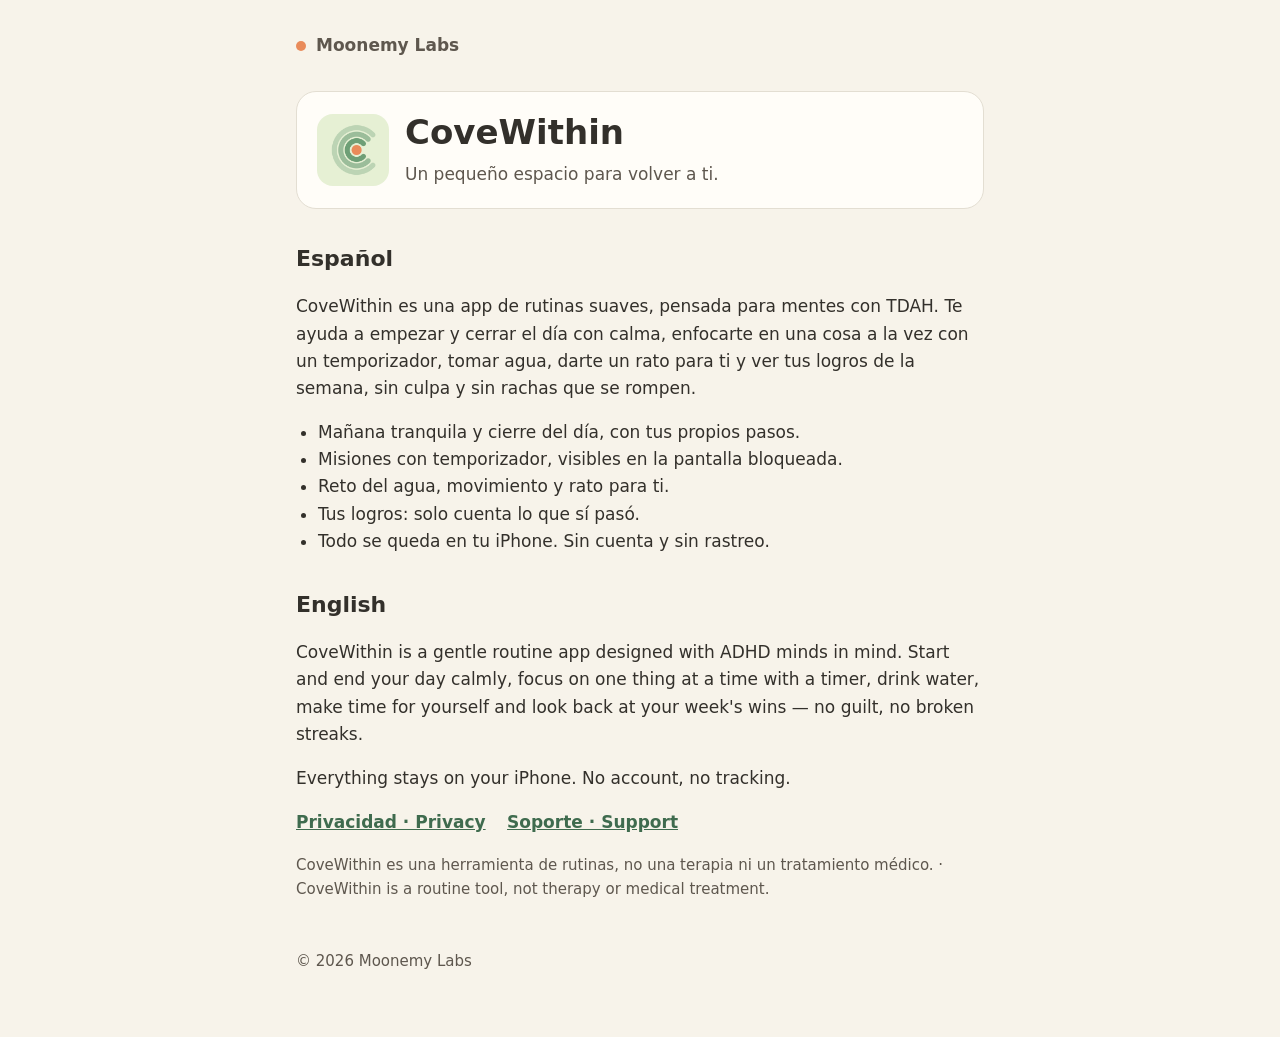
==== covewithin/index.html @ 4599e90f "Add files via upload" ====
<!doctype html>
<html lang="es">
<head>
<meta charset="utf-8">
<meta name="viewport" content="width=device-width, initial-scale=1">
<title>CoveWithin</title>
<meta name="description" content="CoveWithin: rutinas suaves para mentes con TDAH. Un pequeño espacio para volver a ti.">
<link rel="stylesheet" href="../style.css">
</head>
<body>
<main>
  <header class="top"><span class="dot"></span><a href="../">Moonemy Labs</a></header>
  <div class="card">
    <img src="icon.png" alt="Ícono de CoveWithin">
    <div>
      <h1>CoveWithin</h1>
      <p>Un pequeño espacio para volver a ti.</p>
    </div>
  </div>

  <h2>Español</h2>
  <p>CoveWithin es una app de rutinas suaves, pensada para mentes con TDAH. Te ayuda a empezar y cerrar el día con calma, enfocarte en una cosa a la vez con un temporizador, tomar agua, darte un rato para ti y ver tus logros de la semana, sin culpa y sin rachas que se rompen.</p>
  <ul>
    <li>Mañana tranquila y cierre del día, con tus propios pasos.</li>
    <li>Misiones con temporizador, visibles en la pantalla bloqueada.</li>
    <li>Reto del agua, movimiento y rato para ti.</li>
    <li>Tus logros: solo cuenta lo que sí pasó.</li>
    <li>Todo se queda en tu iPhone. Sin cuenta y sin rastreo.</li>
  </ul>

  <h2>English</h2>
  <p>CoveWithin is a gentle routine app designed with ADHD minds in mind. Start and end your day calmly, focus on one thing at a time with a timer, drink water, make time for yourself and look back at your week's wins — no guilt, no broken streaks.</p>
  <p>Everything stays on your iPhone. No account, no tracking.</p>

  <p class="links">
    <a href="privacy.html">Privacidad · Privacy</a>
    <a href="support.html">Soporte · Support</a>
  </p>

  <p class="updated">CoveWithin es una herramienta de rutinas, no una terapia ni un tratamiento médico. · CoveWithin is a routine tool, not therapy or medical treatment.</p>
  <footer>© 2026 Moonemy Labs</footer>
</main>
</body>
</html>
---- style.css ----
:root {
  --bg: #F7F3EA; --card: #FFFDF8; --ink: #33302B; --soft: #5E574E;
  --moss: #3F6B4E; --line: #E3DED2; --coral: #E98B5A;
}
@media (prefers-color-scheme: dark) {
  :root { --bg: #1C1D1B; --card: #272824; --ink: #EEEAE2; --soft: #B5AEA3;
    --moss: #9CC7A6; --line: #34352F; }
}
* { box-sizing: border-box; }
body {
  margin: 0; background: var(--bg); color: var(--ink);
  font: 17px/1.6 "Nunito", ui-rounded, -apple-system, system-ui, sans-serif;
}
main { max-width: 720px; margin: 0 auto; padding: 32px 16px 64px; }
a { color: var(--moss); }
header.top { display: flex; align-items: center; gap: 10px; margin-bottom: 32px; }
header.top a { text-decoration: none; color: var(--soft); font-weight: 800; }
.dot { width: 10px; height: 10px; border-radius: 50%; background: var(--coral); display: inline-block; }
h1 { font-size: 34px; line-height: 1.2; margin: 0 0 8px; }
h2 { font-size: 22px; margin: 32px 0 8px; }
.lead { color: var(--soft); font-size: 19px; margin: 0 0 24px; }
.card {
  background: var(--card); border: 1px solid var(--line); border-radius: 20px;
  padding: 20px; margin: 16px 0; display: flex; gap: 16px; align-items: center;
}
.card img { width: 72px; height: 72px; border-radius: 16px; flex: none; }
.card h3 { margin: 0; font-size: 20px; }
.card p { margin: 4px 0 0; color: var(--soft); }
.links a { margin-right: 16px; font-weight: 700; }
.lang { display: flex; gap: 8px; margin: 0 0 24px; }
.lang a {
  padding: 6px 14px; border-radius: 999px; border: 1px solid var(--line);
  text-decoration: none; color: var(--ink); font-weight: 700;
}
.lang a.on { background: var(--moss); color: var(--bg); border-color: var(--moss); }
.updated { color: var(--soft); font-size: 15px; }
footer { margin-top: 48px; color: var(--soft); font-size: 15px; }
ul { padding-left: 22px; }
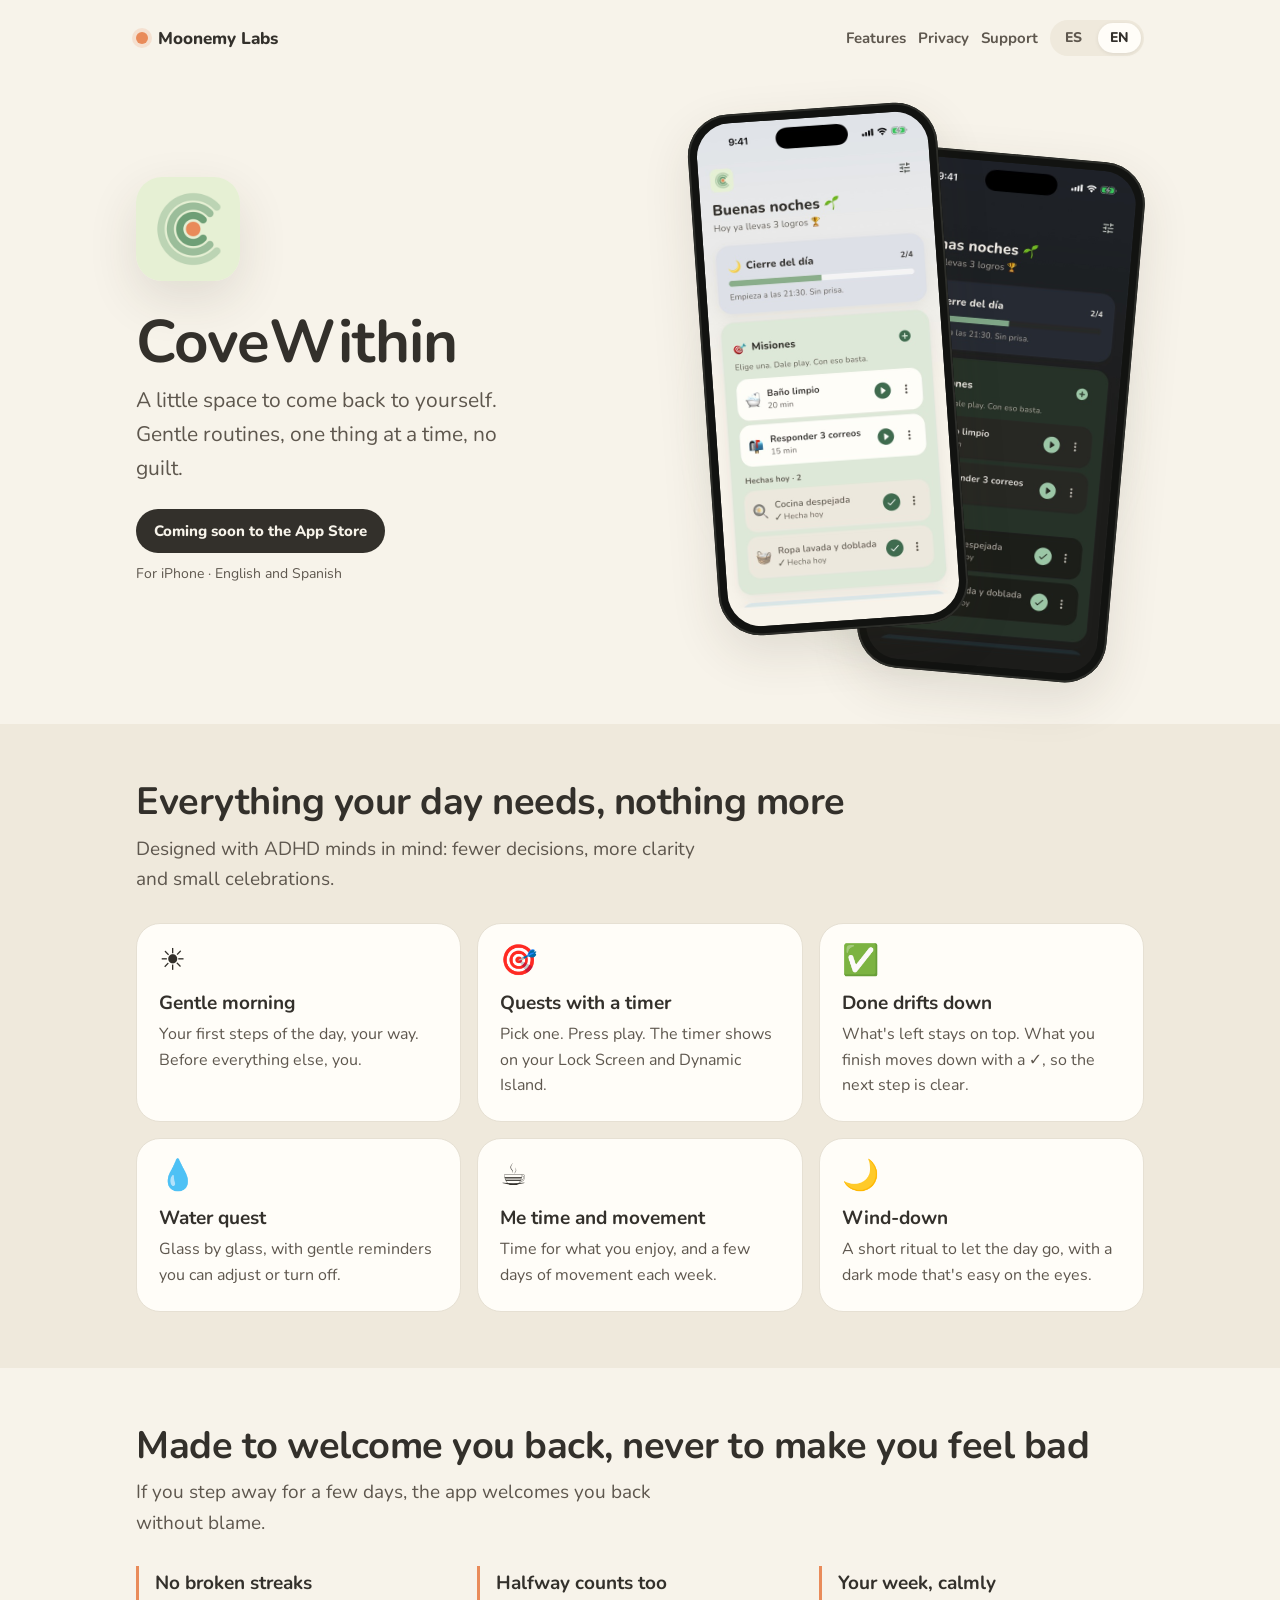
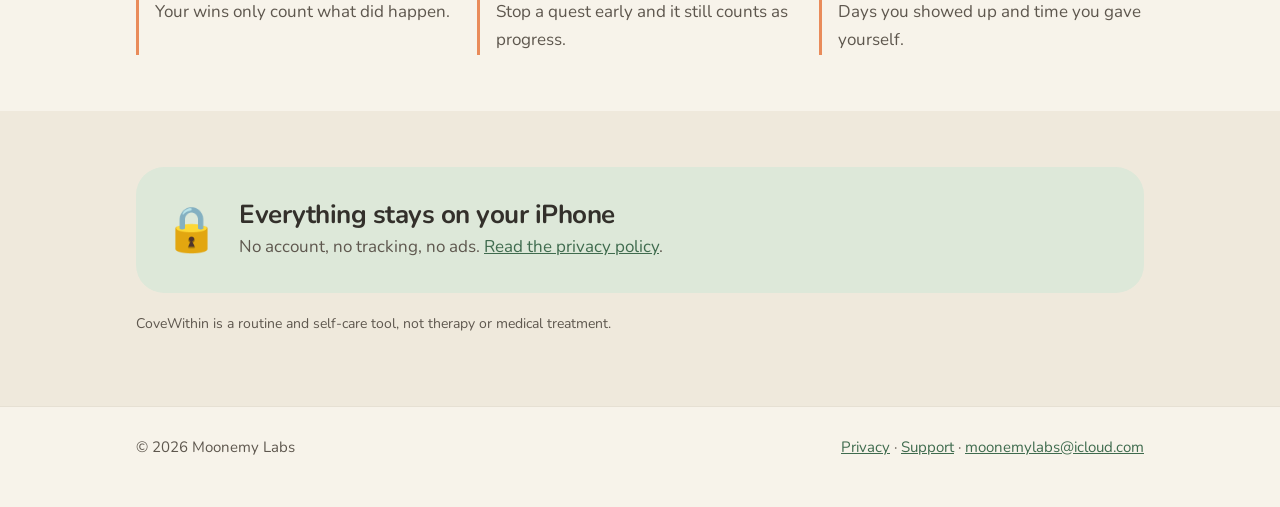
==== commit 4ef74627: "Add files via upload" ====
--- a/covewithin/index.html
+++ b/covewithin/index.html
@@ -1,44 +1,111 @@
 <!doctype html>
-<html lang="es">
+<html lang="es" data-lang="es">
 <head>
 <meta charset="utf-8">
 <meta name="viewport" content="width=device-width, initial-scale=1">
 <title>CoveWithin</title>
 <meta name="description" content="CoveWithin: rutinas suaves para mentes con TDAH. Un pequeño espacio para volver a ti.">
+<link rel="icon" href="../favicon.png">
+<link rel="preconnect" href="https://fonts.googleapis.com">
+<link rel="preconnect" href="https://fonts.gstatic.com" crossorigin>
+<link href="https://fonts.googleapis.com/css2?family=Nunito:wght@400;600;700;800;900&display=swap" rel="stylesheet">
 <link rel="stylesheet" href="../style.css">
+<script src="../lang.js"></script>
 </head>
 <body>
-<main>
-  <header class="top"><span class="dot"></span><a href="../">Moonemy Labs</a></header>
-  <div class="card">
-    <img src="icon.png" alt="Ícono de CoveWithin">
+<div class="wrap">
+  <nav class="nav">
+    <a class="brand" href="../"><span class="dot"></span>Moonemy Labs</a>
+    <span class="spacer"></span>
+    <a class="link" href="#funciones"><span lang="es">Funciones</span><span lang="en">Features</span></a>
+    <a class="link" href="privacy.html"><span lang="es">Privacidad</span><span lang="en">Privacy</span></a>
+    <a class="link" href="support.html"><span lang="es">Soporte</span><span lang="en">Support</span></a>
+    <div class="langs" role="group" aria-label="Idioma / Language"><button data-l="es" aria-pressed="true">ES</button><button data-l="en" aria-pressed="false">EN</button></div>
+  </nav>
+
+  <section class="hero">
     <div>
+      <img class="logo" src="logo.png" alt="CoveWithin">
       <h1>CoveWithin</h1>
-      <p>Un pequeño espacio para volver a ti.</p>
+      <p class="lead" lang="es">Un pequeño espacio para volver a ti. Rutinas suaves, una cosa a la vez, sin culpa.</p>
+      <p class="lead" lang="en">A little space to come back to yourself. Gentle routines, one thing at a time, no guilt.</p>
+      <span class="pill"> <span lang="es">Próximamente en la App Store</span><span lang="en">Coming soon to the App Store</span></span>
+      <p class="note" lang="es">Para iPhone · Español e inglés</p>
+      <p class="note" lang="en">For iPhone · English and Spanish</p>
+    </div>
+    <div class="phones" aria-hidden="true">
+      <div class="glow"></div>
+      <div class="phone b"><img src="screen-dark.jpg" alt=""></div>
+      <div class="phone a"><img src="screen-light.jpg" alt=""></div>
+    </div>
+  </section>
+</div>
+
+<section class="band alt" id="funciones"><div class="wrap">
+  <h2 lang="es">Todo lo que tu día necesita, nada más</h2>
+  <h2 lang="en">Everything your day needs, nothing more</h2>
+  <p class="sub" lang="es">Pensada con mentes con TDAH en cuenta: menos decisiones, más claridad y celebraciones pequeñas.</p>
+  <p class="sub" lang="en">Designed with ADHD minds in mind: fewer decisions, more clarity and small celebrations.</p>
+  <div class="grid">
+    <div class="feat"><span class="e">☀️</span>
+      <h3 lang="es">Mañana tranquila</h3><h3 lang="en">Gentle morning</h3>
+      <p lang="es">Tus primeros pasos del día, a tu medida. Antes que todo, primero tú.</p>
+      <p lang="en">Your first steps of the day, your way. Before everything else, you.</p></div>
+    <div class="feat"><span class="e">🎯</span>
+      <h3 lang="es">Misiones con temporizador</h3><h3 lang="en">Quests with a timer</h3>
+      <p lang="es">Elige una. Dale play. El reloj se ve en la pantalla bloqueada y en la Isla Dinámica.</p>
+      <p lang="en">Pick one. Press play. The timer shows on your Lock Screen and Dynamic Island.</p></div>
+    <div class="feat"><span class="e">✅</span>
+      <h3 lang="es">Lo hecho, abajo</h3><h3 lang="en">Done drifts down</h3>
+      <p lang="es">Lo pendiente queda arriba. Lo que terminas baja con un ✓, para ver claro qué sigue.</p>
+      <p lang="en">What's left stays on top. What you finish moves down with a ✓, so the next step is clear.</p></div>
+    <div class="feat"><span class="e">💧</span>
+      <h3 lang="es">Reto del agua</h3><h3 lang="en">Water quest</h3>
+      <p lang="es">Vaso a vaso, con recordatorios suaves que puedes ajustar o apagar.</p>
+      <p lang="en">Glass by glass, with gentle reminders you can adjust or turn off.</p></div>
+    <div class="feat"><span class="e">☕</span>
+      <h3 lang="es">Rato para ti y movimiento</h3><h3 lang="en">Me time and movement</h3>
+      <p lang="es">Un rato para lo que te gusta y unos días de movimiento a la semana.</p>
+      <p lang="en">Time for what you enjoy, and a few days of movement each week.</p></div>
+    <div class="feat"><span class="e">🌙</span>
+      <h3 lang="es">Cierre del día</h3><h3 lang="en">Wind-down</h3>
+      <p lang="es">Un ritual corto para soltar el día, con modo oscuro que no encandila.</p>
+      <p lang="en">A short ritual to let the day go, with a dark mode that's easy on the eyes.</p></div>
+  </div>
+</div></section>
+
+<section class="band"><div class="wrap">
+  <h2 lang="es">Hecha para que vuelvas, no para que te sientas mal</h2>
+  <h2 lang="en">Made to welcome you back, never to make you feel bad</h2>
+  <p class="sub" lang="es">Si te vas unos días, la app te recibe sin reproches.</p>
+  <p class="sub" lang="en">If you step away for a few days, the app welcomes you back without blame.</p>
+  <div class="trio">
+    <div><strong lang="es">Sin rachas rotas</strong><strong lang="en">No broken streaks</strong>
+      <span lang="es">Tus logros solo suman lo que sí pasó.</span><span lang="en">Your wins only count what did happen.</span></div>
+    <div><strong lang="es">A medias también cuenta</strong><strong lang="en">Halfway counts too</strong>
+      <span lang="es">Si paras una misión, queda como avance.</span><span lang="en">Stop a quest early and it still counts as progress.</span></div>
+    <div><strong lang="es">Tu semana, en calma</strong><strong lang="en">Your week, calmly</strong>
+      <span lang="es">Días que te presentaste y tiempo que te diste.</span><span lang="en">Days you showed up and time you gave yourself.</span></div>
+  </div>
+</div></section>
+
+<section class="band alt"><div class="wrap">
+  <div class="privacy-card">
+    <span class="e" aria-hidden="true">🔒</span>
+    <div>
+      <h2 style="font-size:26px;margin:0" lang="es">Todo se queda en tu iPhone</h2>
+      <h2 style="font-size:26px;margin:0" lang="en">Everything stays on your iPhone</h2>
+      <p lang="es">Sin cuenta, sin rastreo y sin publicidad. <a href="privacy.html">Lee la política de privacidad</a>.</p>
+      <p lang="en">No account, no tracking, no ads. <a href="privacy.html">Read the privacy policy</a>.</p>
     </div>
   </div>
+  <p class="note" lang="es" style="margin-top:20px">CoveWithin es una herramienta de rutinas y autocuidado, no una terapia ni un tratamiento médico.</p>
+  <p class="note" lang="en" style="margin-top:20px">CoveWithin is a routine and self-care tool, not therapy or medical treatment.</p>
+</div></section>
 
-  <h2>Español</h2>
-  <p>CoveWithin es una app de rutinas suaves, pensada para mentes con TDAH. Te ayuda a empezar y cerrar el día con calma, enfocarte en una cosa a la vez con un temporizador, tomar agua, darte un rato para ti y ver tus logros de la semana, sin culpa y sin rachas que se rompen.</p>
-  <ul>
-    <li>Mañana tranquila y cierre del día, con tus propios pasos.</li>
-    <li>Misiones con temporizador, visibles en la pantalla bloqueada.</li>
-    <li>Reto del agua, movimiento y rato para ti.</li>
-    <li>Tus logros: solo cuenta lo que sí pasó.</li>
-    <li>Todo se queda en tu iPhone. Sin cuenta y sin rastreo.</li>
-  </ul>
-
-  <h2>English</h2>
-  <p>CoveWithin is a gentle routine app designed with ADHD minds in mind. Start and end your day calmly, focus on one thing at a time with a timer, drink water, make time for yourself and look back at your week's wins — no guilt, no broken streaks.</p>
-  <p>Everything stays on your iPhone. No account, no tracking.</p>
-
-  <p class="links">
-    <a href="privacy.html">Privacidad · Privacy</a>
-    <a href="support.html">Soporte · Support</a>
-  </p>
-
-  <p class="updated">CoveWithin es una herramienta de rutinas, no una terapia ni un tratamiento médico. · CoveWithin is a routine tool, not therapy or medical treatment.</p>
-  <footer>© 2026 Moonemy Labs</footer>
-</main>
+<footer class="foot"><div class="wrap">
+  <span>© 2026 Moonemy Labs</span>
+  <span><a href="privacy.html"><span lang="es">Privacidad</span><span lang="en">Privacy</span></a> · <a href="support.html"><span lang="es">Soporte</span><span lang="en">Support</span></a> · <a href="mailto:moonemylabs@icloud.com">moonemylabs@icloud.com</a></span>
+</div></footer>
 </body>
 </html>
--- a/style.css
+++ b/style.css
@@ -1,38 +1,120 @@
 :root {
-  --bg: #F7F3EA; --card: #FFFDF8; --ink: #33302B; --soft: #5E574E;
-  --moss: #3F6B4E; --line: #E3DED2; --coral: #E98B5A;
+  --bg: #F7F3EA; --bg2: #EFE9DC; --card: #FFFDF8; --ink: #33302B; --soft: #5E574E;
+  --moss: #3F6B4E; --sage: #E3E8D3; --mint: #DDE8D9; --line: #E6E0D3; --coral: #E98B5A;
+  --shadow: 0 18px 50px rgba(59, 47, 34, .12);
 }
 @media (prefers-color-scheme: dark) {
-  :root { --bg: #1C1D1B; --card: #272824; --ink: #EEEAE2; --soft: #B5AEA3;
-    --moss: #9CC7A6; --line: #34352F; }
+  :root { --bg: #1C1D1B; --bg2: #232421; --card: #272824; --ink: #EEEAE2; --soft: #B5AEA3;
+    --moss: #9CC7A6; --sage: #2A2F22; --mint: #263127; --line: #34352F;
+    --shadow: 0 18px 50px rgba(0, 0, 0, .35); }
 }
 * { box-sizing: border-box; }
+html { scroll-behavior: smooth; }
 body {
   margin: 0; background: var(--bg); color: var(--ink);
   font: 17px/1.6 "Nunito", ui-rounded, -apple-system, system-ui, sans-serif;
+  -webkit-font-smoothing: antialiased;
 }
-main { max-width: 720px; margin: 0 auto; padding: 32px 16px 64px; }
 a { color: var(--moss); }
-header.top { display: flex; align-items: center; gap: 10px; margin-bottom: 32px; }
-header.top a { text-decoration: none; color: var(--soft); font-weight: 800; }
-.dot { width: 10px; height: 10px; border-radius: 50%; background: var(--coral); display: inline-block; }
-h1 { font-size: 34px; line-height: 1.2; margin: 0 0 8px; }
-h2 { font-size: 22px; margin: 32px 0 8px; }
-.lead { color: var(--soft); font-size: 19px; margin: 0 0 24px; }
-.card {
-  background: var(--card); border: 1px solid var(--line); border-radius: 20px;
-  padding: 20px; margin: 16px 0; display: flex; gap: 16px; align-items: center;
+.wrap { max-width: 1040px; margin: 0 auto; padding: 0 16px; }
+main.doc { max-width: 720px; margin: 0 auto; padding: 8px 16px 64px; }
+
+/* Barra superior */
+.nav { display: flex; align-items: center; gap: 12px; padding: 20px 0; }
+.brand { display: flex; align-items: center; gap: 10px; text-decoration: none; color: var(--ink); font-weight: 800; }
+.brand .dot { width: 12px; height: 12px; border-radius: 50%; background: var(--coral); box-shadow: 0 0 0 4px rgba(233,139,90,.18); }
+.brand img { width: 30px; height: 30px; border-radius: 8px; }
+.nav .spacer { flex: 1; }
+.nav a.link { color: var(--soft); text-decoration: none; font-weight: 700; font-size: 15px; }
+.langs { display: flex; gap: 4px; background: var(--bg2); border-radius: 999px; padding: 3px; }
+.langs button {
+  border: 0; background: transparent; color: var(--soft); font: inherit; font-size: 14px; font-weight: 800;
+  padding: 4px 12px; border-radius: 999px; cursor: pointer;
 }
-.card img { width: 72px; height: 72px; border-radius: 16px; flex: none; }
-.card h3 { margin: 0; font-size: 20px; }
-.card p { margin: 4px 0 0; color: var(--soft); }
-.links a { margin-right: 16px; font-weight: 700; }
-.lang { display: flex; gap: 8px; margin: 0 0 24px; }
-.lang a {
-  padding: 6px 14px; border-radius: 999px; border: 1px solid var(--line);
-  text-decoration: none; color: var(--ink); font-weight: 700;
+.langs button[aria-pressed="true"] { background: var(--card); color: var(--ink); box-shadow: 0 1px 4px rgba(0,0,0,.08); }
+
+/* Idiomas: solo se ve el elegido */
+html[data-lang="es"] [lang="en"]:not(html), html[data-lang="en"] [lang="es"]:not(html) { display: none !important; }
+
+/* Portada */
+.hero { display: grid; grid-template-columns: 1.05fr .95fr; gap: 40px; align-items: center; padding: 32px 0 56px; }
+.hero .logo { width: 104px; height: 104px; border-radius: 26px; box-shadow: var(--shadow); }
+.hero h1 { font-size: clamp(40px, 6vw, 60px); line-height: 1.05; margin: 22px 0 10px; letter-spacing: -1px; }
+.hero h1 span { color: var(--moss); }
+.hero p.lead { font-size: 21px; color: var(--soft); margin: 0 0 24px; max-width: 30ch; }
+.pill {
+  display: inline-flex; align-items: center; gap: 8px; padding: 10px 18px; border-radius: 999px;
+  background: var(--ink); color: var(--bg); font-weight: 800; font-size: 15px;
 }
-.lang a.on { background: var(--moss); color: var(--bg); border-color: var(--moss); }
-.updated { color: var(--soft); font-size: 15px; }
-footer { margin-top: 48px; color: var(--soft); font-size: 15px; }
+.note { color: var(--soft); font-size: 14px; margin-top: 10px; }
+
+/* Teléfonos */
+.phones { position: relative; height: 560px; }
+.phone {
+  position: absolute; width: 250px; border-radius: 42px; padding: 9px; background: #121311;
+  box-shadow: var(--shadow), inset 0 0 0 2px #2C2D29;
+}
+.phone img { display: block; width: 100%; border-radius: 34px; }
+.phone.a { left: 4%; top: 0; transform: rotate(-4deg); z-index: 2; }
+.phone.b { right: 4%; top: 46px; transform: rotate(5deg); }
+.glow {
+  position: absolute; inset: 10% 0 0 0; border-radius: 50%;
+  background: radial-gradient(closest-side, rgba(156,199,166,.45), transparent);
+  filter: blur(10px);
+}
+
+/* Secciones */
+section.band { padding: 56px 0; }
+section.band.alt { background: var(--bg2); }
+h2 { font-size: clamp(28px, 4vw, 38px); line-height: 1.15; margin: 0 0 10px; letter-spacing: -.5px; }
+.sub { color: var(--soft); font-size: 19px; margin: 0 0 28px; max-width: 52ch; }
+.grid { display: grid; grid-template-columns: repeat(3, 1fr); gap: 16px; }
+.feat { background: var(--card); border: 1px solid var(--line); border-radius: 24px; padding: 22px; }
+.feat .e { font-size: 30px; line-height: 1; display: block; margin-bottom: 12px; }
+.feat h3 { margin: 0 0 4px; font-size: 19px; }
+.feat p { margin: 0; color: var(--soft); font-size: 16px; }
+.trio { display: grid; grid-template-columns: repeat(3, 1fr); gap: 16px; }
+.trio div { border-left: 3px solid var(--coral); padding: 2px 0 2px 16px; }
+.trio strong { display: block; font-size: 19px; }
+.trio span { color: var(--soft); }
+
+.privacy-card {
+  display: flex; gap: 20px; align-items: center; background: var(--mint); border-radius: 28px; padding: 28px;
+}
+.privacy-card .e { font-size: 44px; }
+.privacy-card p { margin: 4px 0 0; color: var(--soft); }
+
+/* Tarjeta de app (portada del estudio) */
+.app-card {
+  display: grid; grid-template-columns: auto 1fr; gap: 20px; align-items: center;
+  background: var(--card); border: 1px solid var(--line); border-radius: 28px; padding: 24px;
+  text-decoration: none; color: inherit; box-shadow: var(--shadow); transition: transform .2s ease;
+}
+.app-card:hover { transform: translateY(-3px); }
+.app-card img { width: 88px; height: 88px; border-radius: 22px; }
+.app-card h3 { margin: 0; font-size: 24px; }
+.app-card p { margin: 2px 0 0; color: var(--soft); }
+.links { display: flex; flex-wrap: wrap; gap: 6px 18px; margin-top: 10px; font-weight: 800; font-size: 15px; }
+
+footer.foot { border-top: 1px solid var(--line); padding: 28px 0 48px; color: var(--soft); font-size: 15px; }
+footer.foot .wrap { display: flex; flex-wrap: wrap; gap: 8px 20px; justify-content: space-between; }
+
+/* Documentos (privacidad, soporte) */
+.doc h1 { font-size: 36px; line-height: 1.15; margin: 16px 0 6px; }
+.doc h2 { font-size: 22px; margin: 30px 0 6px; letter-spacing: 0; }
+.doc .updated { color: var(--soft); font-size: 15px; }
+.doc .logo-row { display: flex; align-items: center; gap: 14px; margin-top: 8px; }
+.doc .logo-row img { width: 56px; height: 56px; border-radius: 14px; }
+.doc .logo-row b { font-size: 20px; }
 ul { padding-left: 22px; }
+
+@media (max-width: 820px) {
+  .hero { grid-template-columns: 1fr; padding-top: 12px; }
+  .phones { height: 440px; max-width: 380px; margin: 0 auto; width: 100%; }
+  .phone { width: 190px; border-radius: 34px; padding: 7px; }
+  .phone img { border-radius: 28px; }
+  .grid, .trio { grid-template-columns: 1fr; }
+  .nav a.link { display: none; }
+  .privacy-card { flex-direction: column; text-align: center; }
+}
+@media (prefers-reduced-motion: reduce) { .app-card { transition: none; } html { scroll-behavior: auto; } }
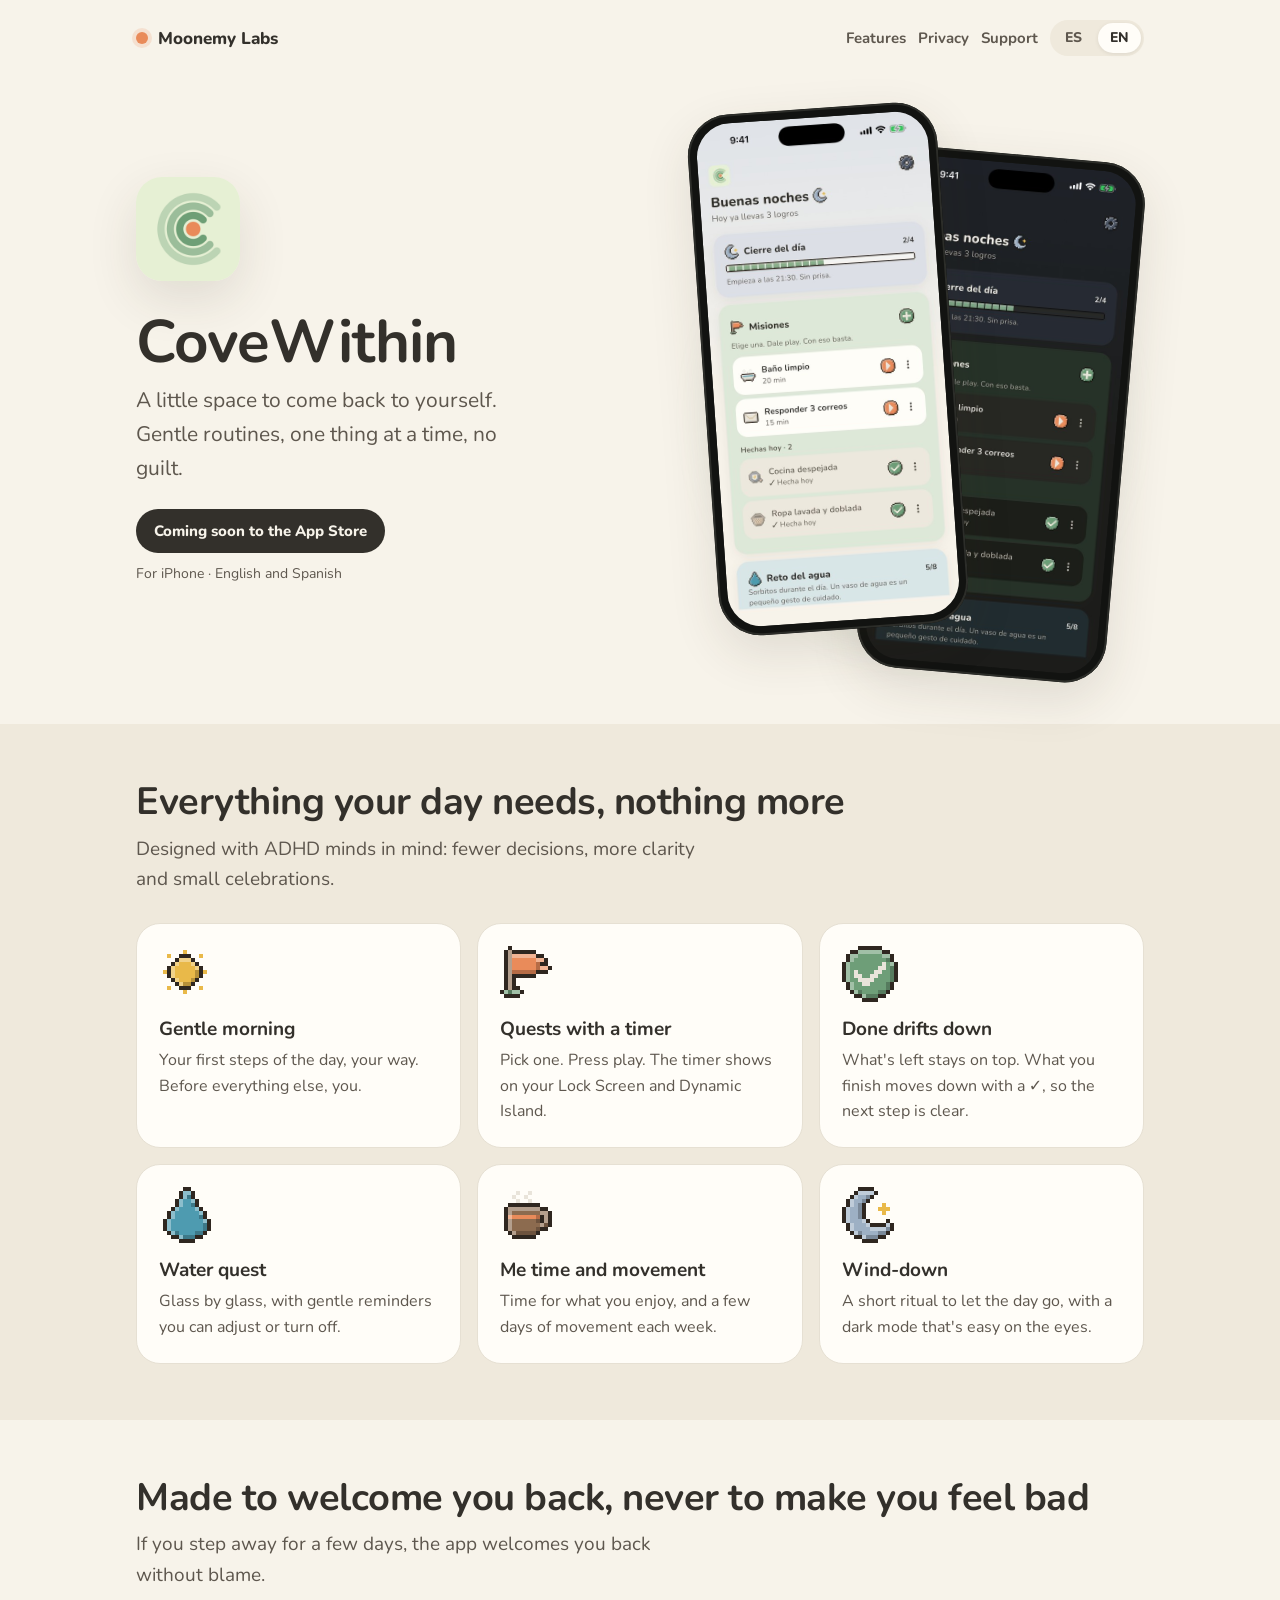
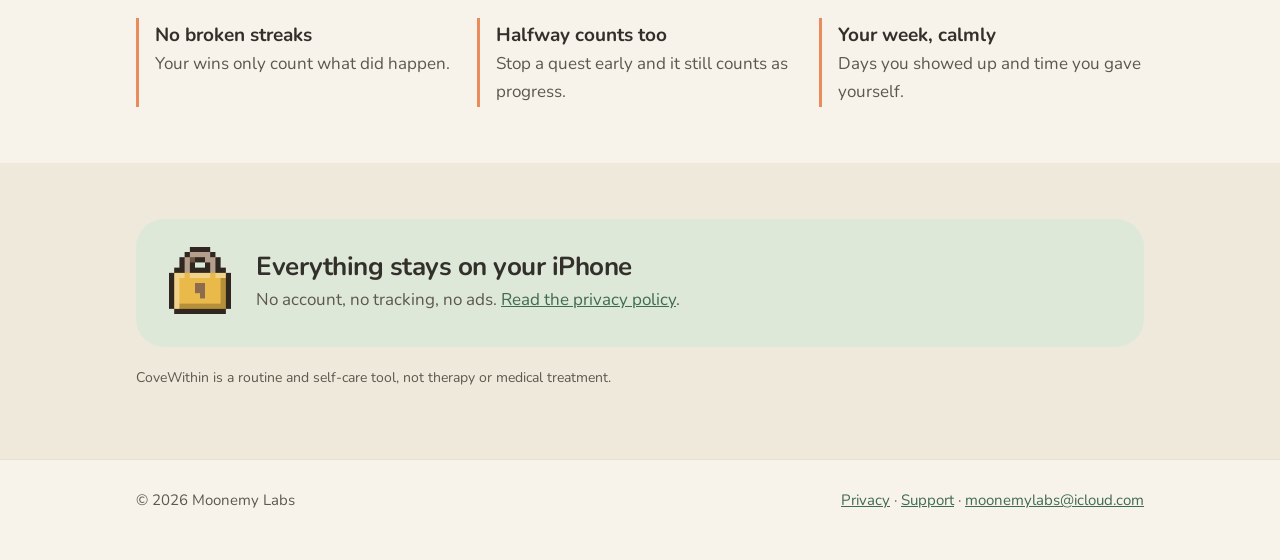
==== commit b9397f27: "Add files via upload" ====
--- a/covewithin/index.html
+++ b/covewithin/index.html
@@ -47,27 +47,27 @@
   <p class="sub" lang="es">Pensada con mentes con TDAH en cuenta: menos decisiones, más claridad y celebraciones pequeñas.</p>
   <p class="sub" lang="en">Designed with ADHD minds in mind: fewer decisions, more clarity and small celebrations.</p>
   <div class="grid">
-    <div class="feat"><span class="e">☀️</span>
+    <div class="feat"><img class="e px" src="px-sun.png" alt="" width="56" height="56">
       <h3 lang="es">Mañana tranquila</h3><h3 lang="en">Gentle morning</h3>
       <p lang="es">Tus primeros pasos del día, a tu medida. Antes que todo, primero tú.</p>
       <p lang="en">Your first steps of the day, your way. Before everything else, you.</p></div>
-    <div class="feat"><span class="e">🎯</span>
+    <div class="feat"><img class="e px" src="px-flag.png" alt="" width="56" height="56">
       <h3 lang="es">Misiones con temporizador</h3><h3 lang="en">Quests with a timer</h3>
       <p lang="es">Elige una. Dale play. El reloj se ve en la pantalla bloqueada y en la Isla Dinámica.</p>
       <p lang="en">Pick one. Press play. The timer shows on your Lock Screen and Dynamic Island.</p></div>
-    <div class="feat"><span class="e">✅</span>
+    <div class="feat"><img class="e px" src="px-done.png" alt="" width="56" height="56">
       <h3 lang="es">Lo hecho, abajo</h3><h3 lang="en">Done drifts down</h3>
       <p lang="es">Lo pendiente queda arriba. Lo que terminas baja con un ✓, para ver claro qué sigue.</p>
       <p lang="en">What's left stays on top. What you finish moves down with a ✓, so the next step is clear.</p></div>
-    <div class="feat"><span class="e">💧</span>
+    <div class="feat"><img class="e px" src="px-drop.png" alt="" width="56" height="56">
       <h3 lang="es">Reto del agua</h3><h3 lang="en">Water quest</h3>
       <p lang="es">Vaso a vaso, con recordatorios suaves que puedes ajustar o apagar.</p>
       <p lang="en">Glass by glass, with gentle reminders you can adjust or turn off.</p></div>
-    <div class="feat"><span class="e">☕</span>
+    <div class="feat"><img class="e px" src="px-mug.png" alt="" width="56" height="56">
       <h3 lang="es">Rato para ti y movimiento</h3><h3 lang="en">Me time and movement</h3>
       <p lang="es">Un rato para lo que te gusta y unos días de movimiento a la semana.</p>
       <p lang="en">Time for what you enjoy, and a few days of movement each week.</p></div>
-    <div class="feat"><span class="e">🌙</span>
+    <div class="feat"><img class="e px" src="px-moon.png" alt="" width="56" height="56">
       <h3 lang="es">Cierre del día</h3><h3 lang="en">Wind-down</h3>
       <p lang="es">Un ritual corto para soltar el día, con modo oscuro que no encandila.</p>
       <p lang="en">A short ritual to let the day go, with a dark mode that's easy on the eyes.</p></div>
@@ -91,7 +91,7 @@
 
 <section class="band alt"><div class="wrap">
   <div class="privacy-card">
-    <span class="e" aria-hidden="true">🔒</span>
+    <img class="e px" src="px-lock.png" alt="" width="72" height="72">
     <div>
       <h2 style="font-size:26px;margin:0" lang="es">Todo se queda en tu iPhone</h2>
       <h2 style="font-size:26px;margin:0" lang="en">Everything stays on your iPhone</h2>
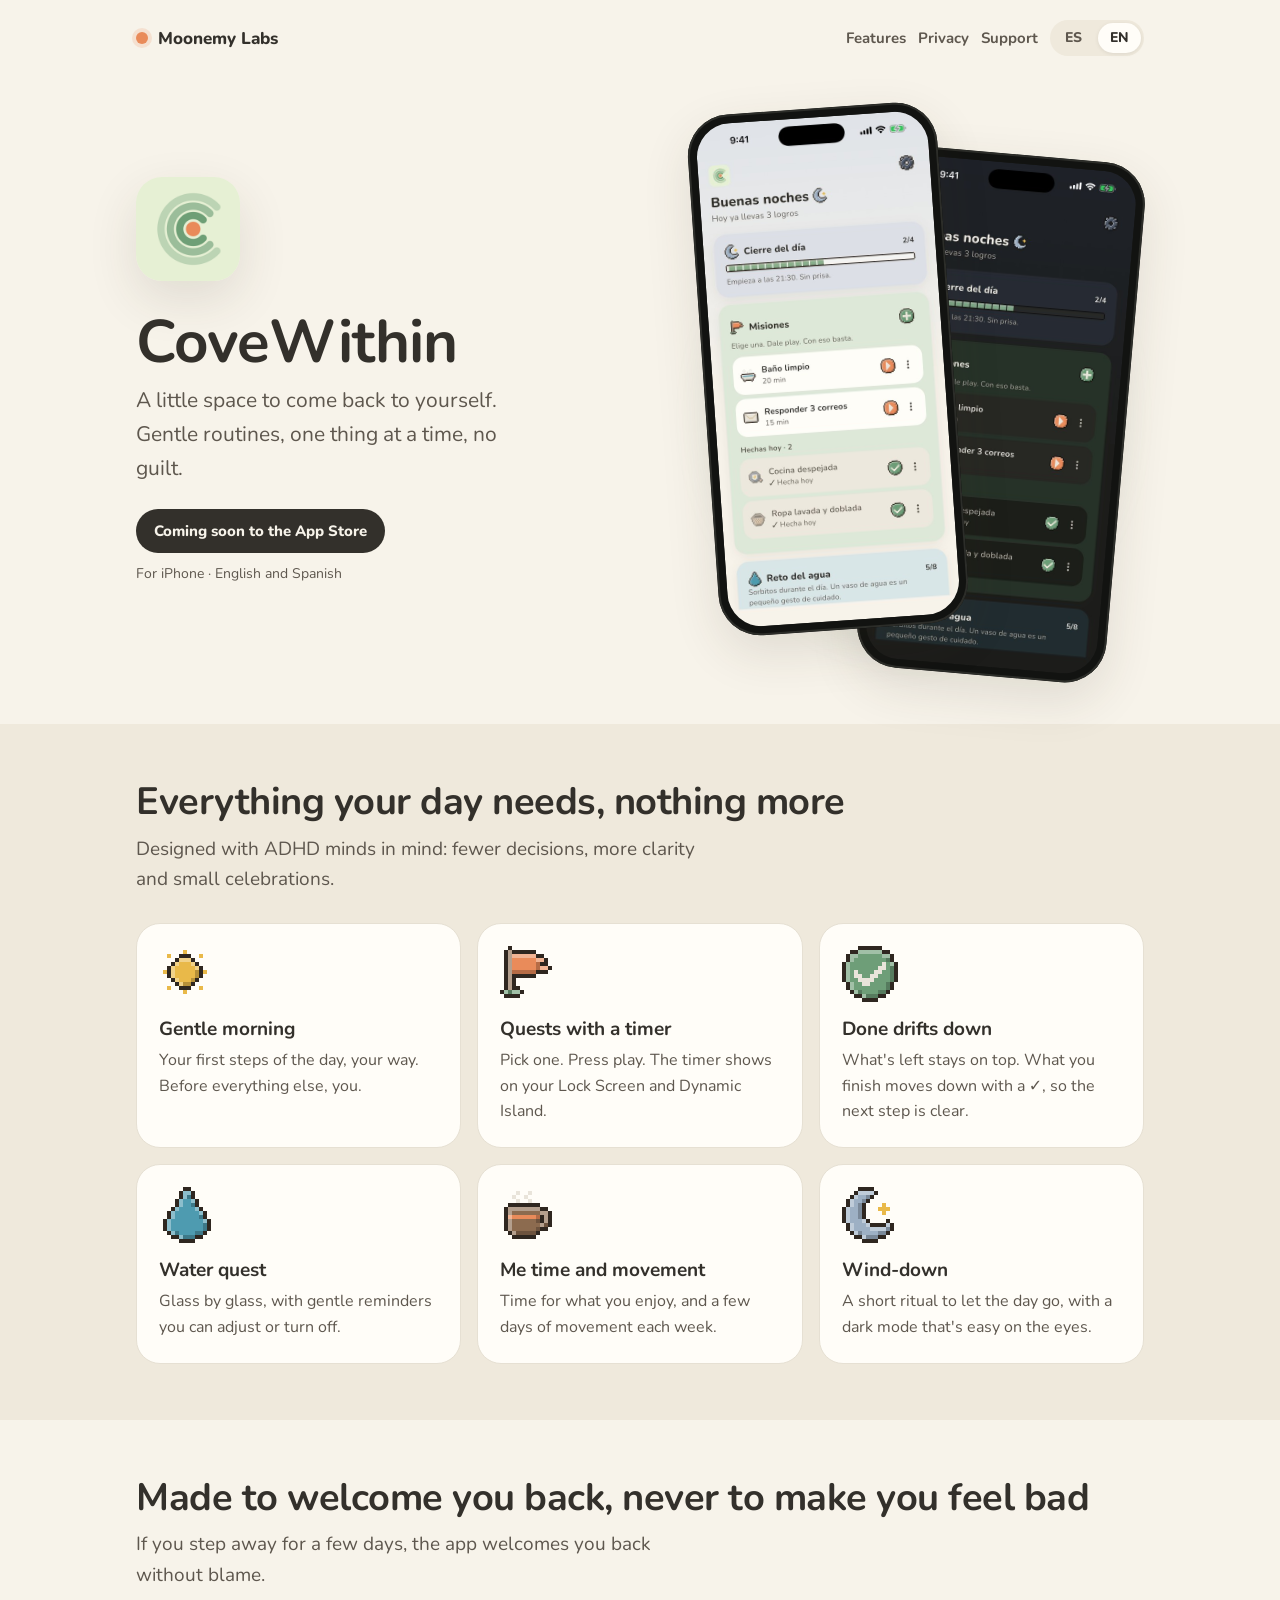
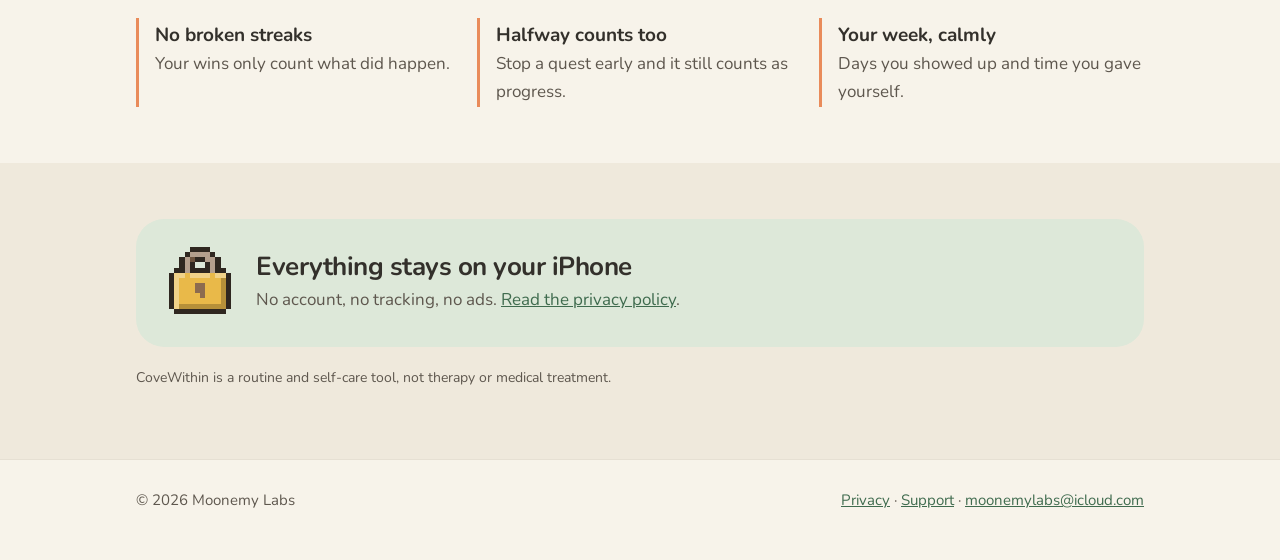
==== commit def9315d: "Add files via upload" ====
--- a/covewithin/index.html
+++ b/covewithin/index.html
@@ -4,7 +4,7 @@
 <meta charset="utf-8">
 <meta name="viewport" content="width=device-width, initial-scale=1">
 <title>CoveWithin</title>
-<meta name="description" content="CoveWithin: rutinas suaves para mentes con TDAH. Un pequeño espacio para volver a ti.">
+<meta name="description" content="CoveWithin: rutinas sencillas para mentes con TDAH. Un pequeño espacio para volver a ti.">
 <link rel="icon" href="../favicon.png">
 <link rel="preconnect" href="https://fonts.googleapis.com">
 <link rel="preconnect" href="https://fonts.gstatic.com" crossorigin>
@@ -27,7 +27,7 @@
     <div>
       <img class="logo" src="logo.png" alt="CoveWithin">
       <h1>CoveWithin</h1>
-      <p class="lead" lang="es">Un pequeño espacio para volver a ti. Rutinas suaves, una cosa a la vez, sin culpa.</p>
+      <p class="lead" lang="es">Un pequeño espacio para volver a ti. Rutinas sencillas, una cosa a la vez, sin culpa.</p>
       <p class="lead" lang="en">A little space to come back to yourself. Gentle routines, one thing at a time, no guilt.</p>
       <span class="pill"> <span lang="es">Próximamente en la App Store</span><span lang="en">Coming soon to the App Store</span></span>
       <p class="note" lang="es">Para iPhone · Español e inglés</p>
--- a/style.css
+++ b/style.css
@@ -71,6 +71,10 @@
 .grid { display: grid; grid-template-columns: repeat(3, 1fr); gap: 16px; }
 .feat { background: var(--card); border: 1px solid var(--line); border-radius: 24px; padding: 22px; }
 .feat .e { font-size: 30px; line-height: 1; display: block; margin-bottom: 12px; }
+/* Iconos en pixel art: se agrandan sin suavizar los bordes. */
+.px { image-rendering: pixelated; image-rendering: crisp-edges; }
+img.e { width: 56px; height: 56px; }
+.privacy-card img.e { width: 72px; height: 72px; flex: none; }
 .feat h3 { margin: 0 0 4px; font-size: 19px; }
 .feat p { margin: 0; color: var(--soft); font-size: 16px; }
 .trio { display: grid; grid-template-columns: repeat(3, 1fr); gap: 16px; }
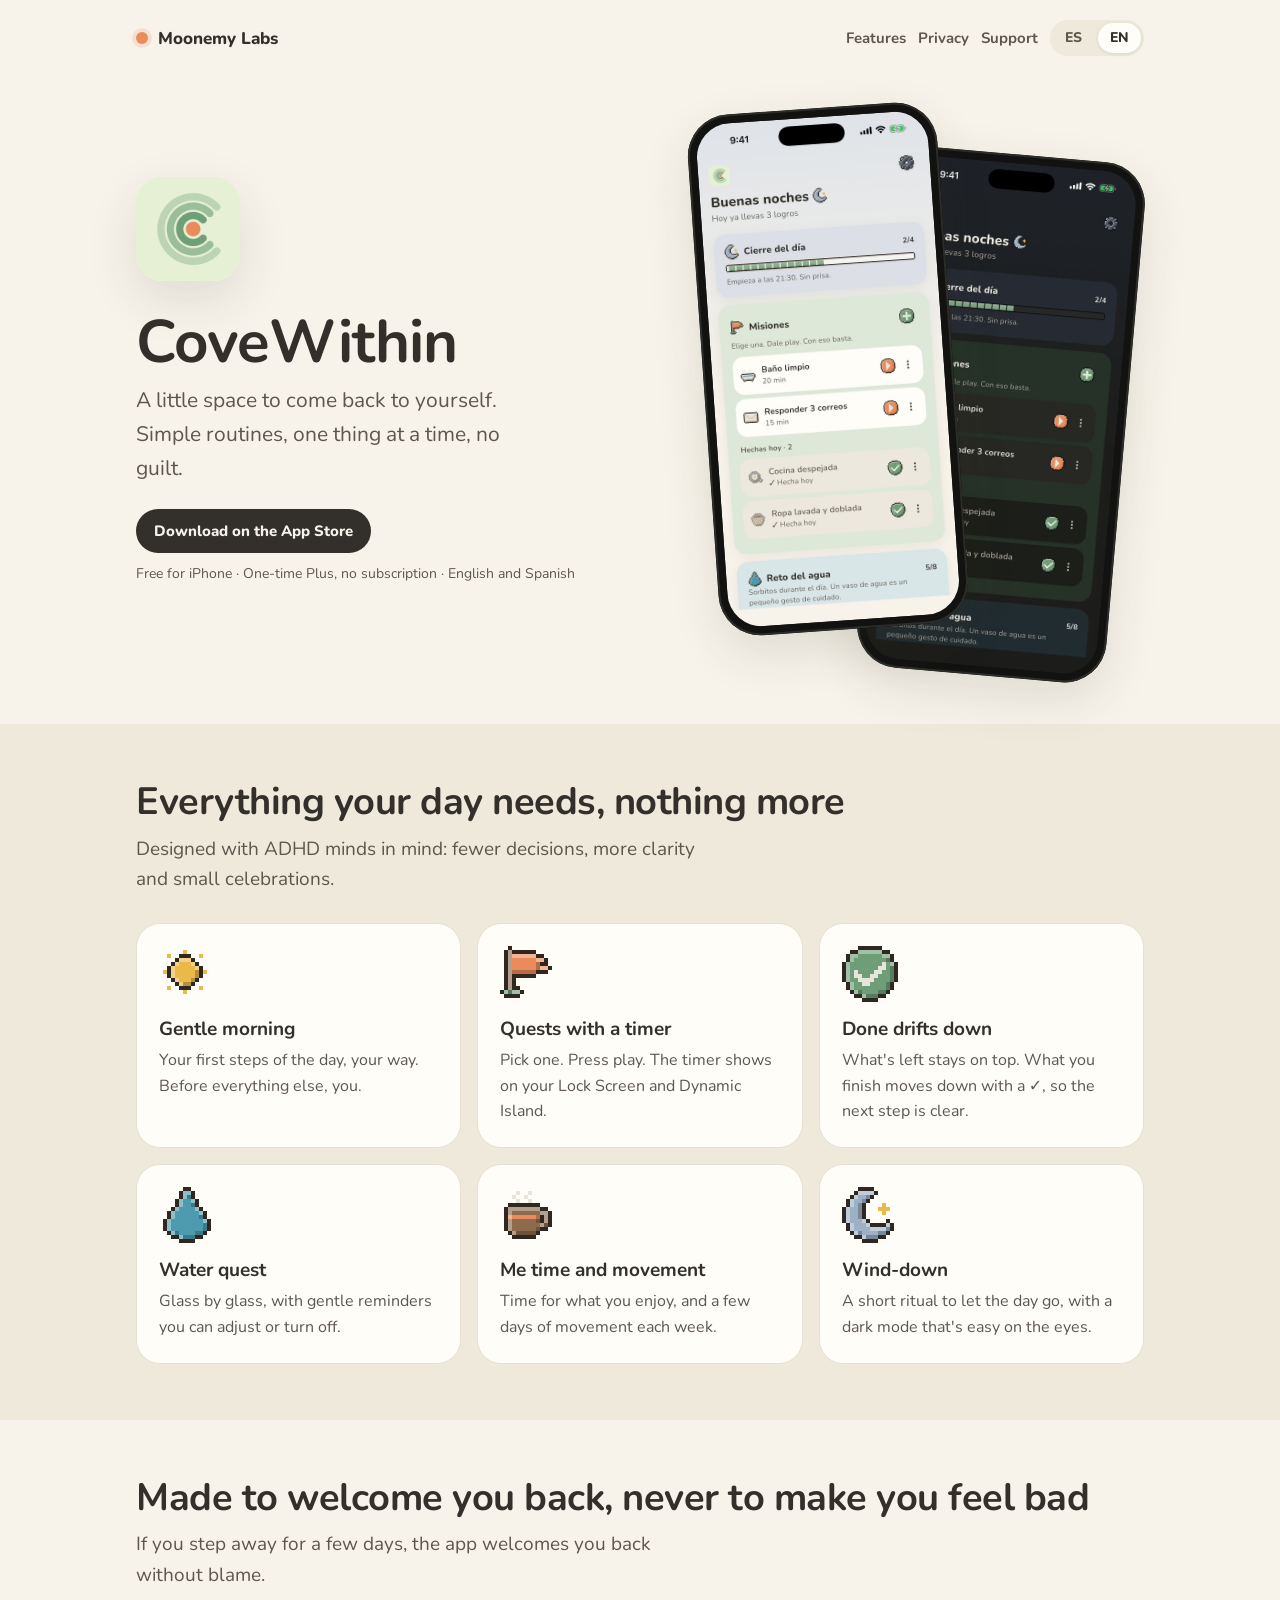
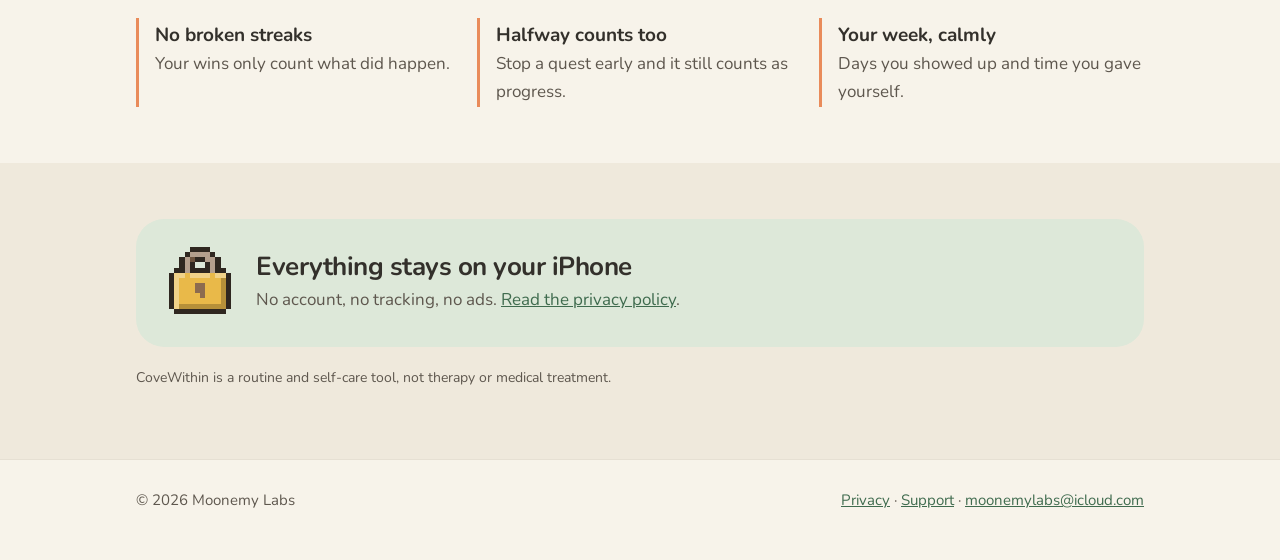
==== commit 2628f3fa: "CoveWithin ya está en la App Store: botón de descarga" ====
--- a/covewithin/index.html
+++ b/covewithin/index.html
@@ -28,10 +28,10 @@
       <img class="logo" src="logo.png" alt="CoveWithin">
       <h1>CoveWithin</h1>
       <p class="lead" lang="es">Un pequeño espacio para volver a ti. Rutinas sencillas, una cosa a la vez, sin culpa.</p>
-      <p class="lead" lang="en">A little space to come back to yourself. Gentle routines, one thing at a time, no guilt.</p>
-      <span class="pill"> <span lang="es">Próximamente en la App Store</span><span lang="en">Coming soon to the App Store</span></span>
-      <p class="note" lang="es">Para iPhone · Español e inglés</p>
-      <p class="note" lang="en">For iPhone · English and Spanish</p>
+      <p class="lead" lang="en">A little space to come back to yourself. Simple routines, one thing at a time, no guilt.</p>
+      <a class="pill" style="text-decoration:none" href="https://apps.apple.com/app/id6836586281"> <span lang="es">Descargar en la App Store</span><span lang="en">Download on the App Store</span></a>
+      <p class="note" lang="es">Gratis para iPhone · Plus de pago único, sin suscripción · Español e inglés</p>
+      <p class="note" lang="en">Free for iPhone · One-time Plus, no subscription · English and Spanish</p>
     </div>
     <div class="phones" aria-hidden="true">
       <div class="glow"></div>
